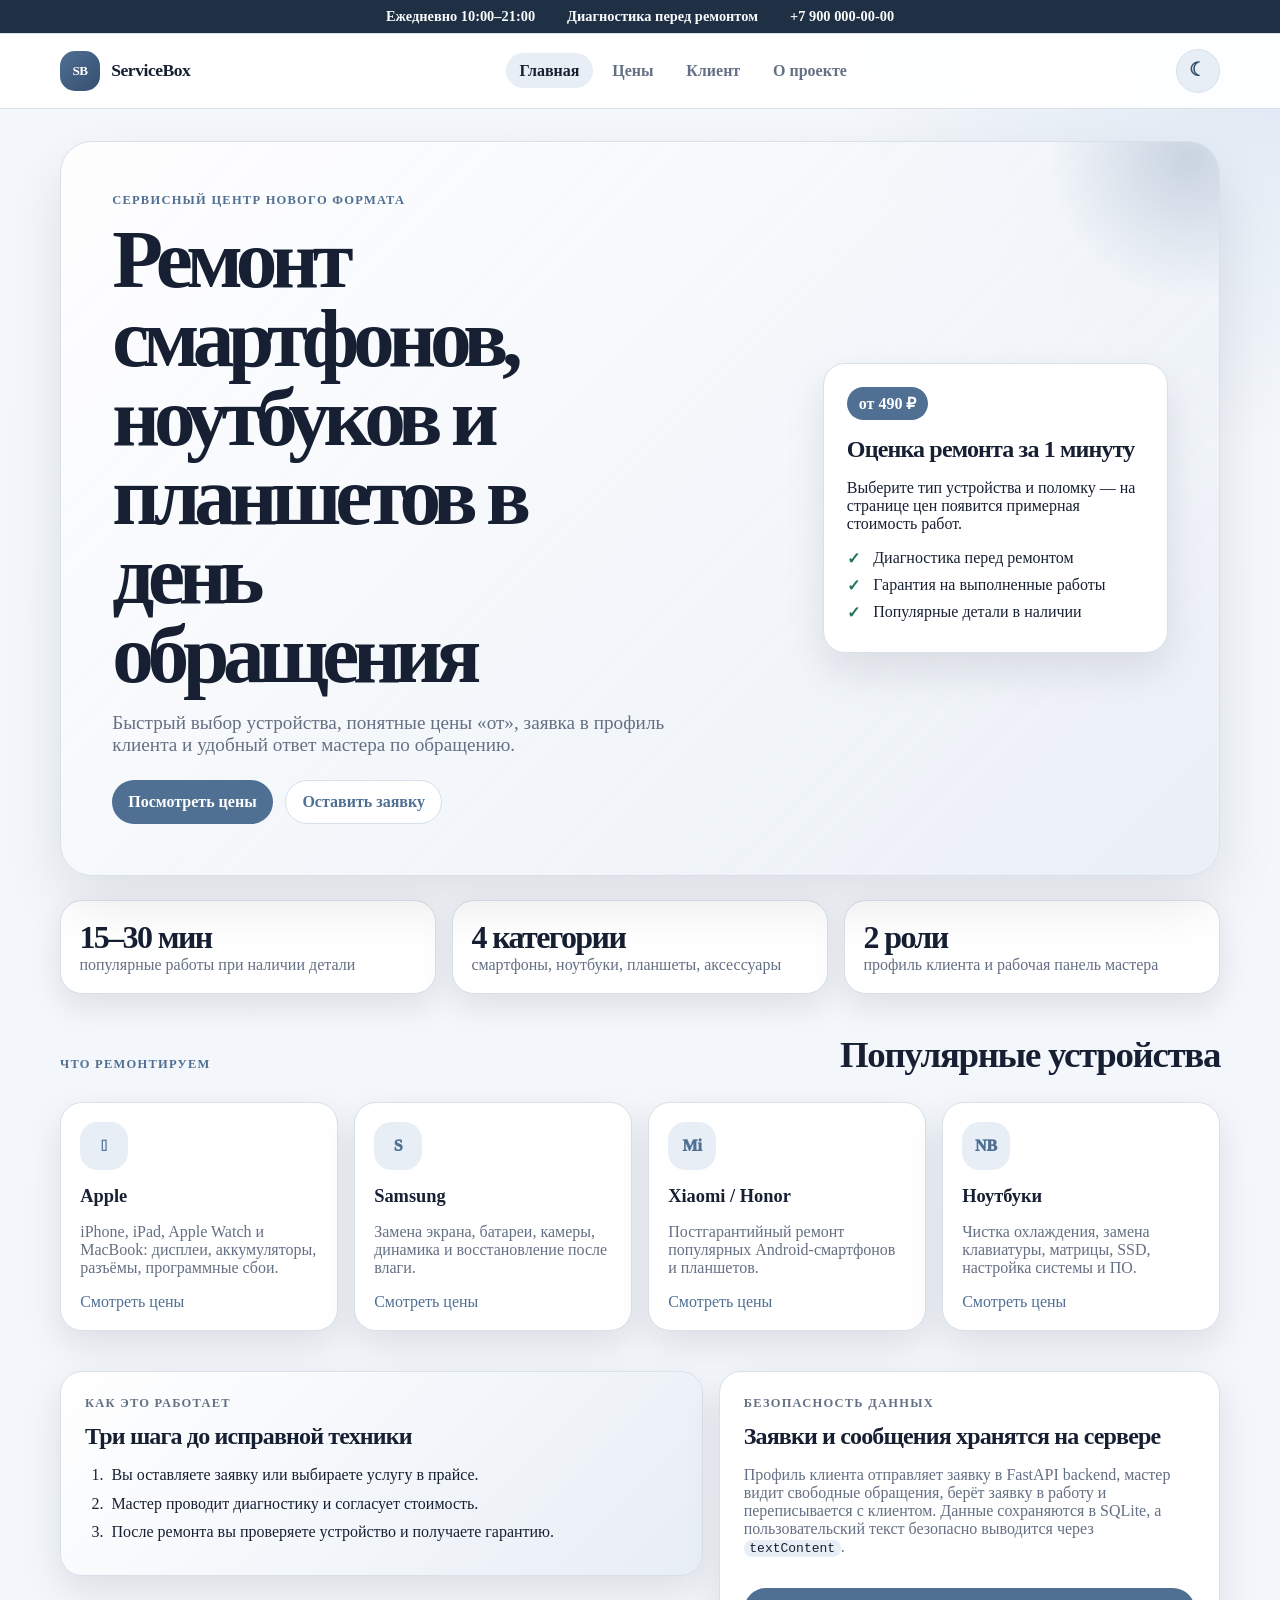
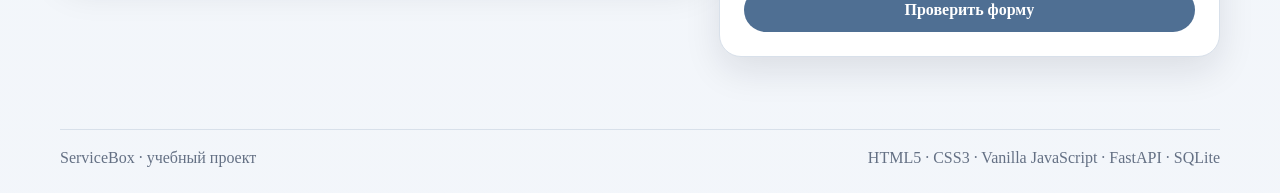
==== frontend/index.html @ bad6e77a "test-start" ====
<!DOCTYPE html>
<html lang="ru">
  <head>
    <meta charset="UTF-8" />
    <meta name="viewport" content="width=device-width, initial-scale=1" />
    <meta name="description" content="ServiceBox — учебный сервисный центр с frontend, FastAPI backend и SQLite для заявок на ремонт техники." />
    <title>ServiceBox — ремонт техники за 1 день</title>
    <link rel="stylesheet" href="css/styles.css" />
  </head>
  <body>
    <header class="site-header">
      <div class="top-strip" aria-label="Краткая информация о сервисе">
        <span>Ежедневно 10:00–21:00</span>
        <span>Диагностика перед ремонтом</span>
        <a href="tel:+79000000000">+7 900 000-00-00</a>
      </div>
      <div class="site-header__inner">
        <a class="brand" href="index.html" aria-label="ServiceBox — главная страница">
          <span class="brand__logo" aria-hidden="true">SB</span>
          <span class="brand__text">ServiceBox</span>
        </a>
        <nav class="nav" aria-label="Основная навигация">
          <a href="index.html">Главная</a>
          <a href="services.html">Цены</a>
          <a href="client.html">Клиент</a>
          <a href="master.html" data-master-link>Мастер</a>
          <a href="about.html">О проекте</a>
        </nav>
        <button type="button" class="theme-toggle" id="theme-toggle" aria-label="Переключить тему" title="Переключить тему">◐</button>
      </div>
    </header>

    <main>
      <section class="hero hero--home">
        <div class="hero__content">
          <p class="eyebrow">Сервисный центр нового формата</p>
          <h1>Ремонт смартфонов, ноутбуков и планшетов в день обращения</h1>
          <p class="lead">
            Быстрый выбор устройства, понятные цены «от», заявка в профиль клиента и удобный ответ мастера по обращению.
          </p>
          <div class="hero__actions">
            <a class="button" href="services.html">Посмотреть цены</a>
            <a class="button button--ghost" href="client.html">Оставить заявку</a>
          </div>
        </div>

        <article class="quick-card" aria-label="Краткое предложение">
          <div class="quick-card__badge">от 490 ₽</div>
          <h2>Оценка ремонта за 1 минуту</h2>
          <p>Выберите тип устройства и поломку — на странице цен появится примерная стоимость работ.</p>
          <ul class="mini-list">
            <li>Диагностика перед ремонтом</li>
            <li>Гарантия на выполненные работы</li>
            <li>Популярные детали в наличии</li>
          </ul>
        </article>
      </section>

      <section class="stats" aria-label="Преимущества сервиса">
        <article>
          <strong>15–30 мин</strong>
          <span>популярные работы при наличии детали</span>
        </article>
        <article>
          <strong>4 категории</strong>
          <span>смартфоны, ноутбуки, планшеты, аксессуары</span>
        </article>
        <article>
          <strong>2 роли</strong>
          <span>профиль клиента и рабочая панель мастера</span>
        </article>
      </section>

      <section class="section">
        <div class="section__head">
          <p class="eyebrow">Что ремонтируем</p>
          <h2>Популярные устройства</h2>
        </div>
        <div class="device-grid">
          <article class="device-card">
            <span class="device-card__icon" aria-hidden="true"></span>
            <h3>Apple</h3>
            <p>iPhone, iPad, Apple Watch и MacBook: дисплеи, аккумуляторы, разъёмы, программные сбои.</p>
            <a href="services.html#price">Смотреть цены</a>
          </article>
          <article class="device-card">
            <span class="device-card__icon" aria-hidden="true">S</span>
            <h3>Samsung</h3>
            <p>Замена экрана, батареи, камеры, динамика и восстановление после влаги.</p>
            <a href="services.html#price">Смотреть цены</a>
          </article>
          <article class="device-card">
            <span class="device-card__icon" aria-hidden="true">Mi</span>
            <h3>Xiaomi / Honor</h3>
            <p>Постгарантийный ремонт популярных Android-смартфонов и планшетов.</p>
            <a href="services.html#price">Смотреть цены</a>
          </article>
          <article class="device-card">
            <span class="device-card__icon" aria-hidden="true">NB</span>
            <h3>Ноутбуки</h3>
            <p>Чистка охлаждения, замена клавиатуры, матрицы, SSD, настройка системы и ПО.</p>
            <a href="services.html#price">Смотреть цены</a>
          </article>
        </div>
      </section>

      <section class="section split-section">
        <article class="card accent-card">
          <p class="eyebrow">Как это работает</p>
          <h2>Три шага до исправной техники</h2>
          <ol class="steps">
            <li>Вы оставляете заявку или выбираете услугу в прайсе.</li>
            <li>Мастер проводит диагностику и согласует стоимость.</li>
            <li>После ремонта вы проверяете устройство и получаете гарантию.</li>
          </ol>
        </article>
        <article class="card">
          <p class="eyebrow">Безопасность данных</p>
          <h2>Заявки и сообщения хранятся на сервере</h2>
          <p>
            Профиль клиента отправляет заявку в FastAPI backend, мастер видит свободные обращения,
            берёт заявку в работу и переписывается с клиентом. Данные сохраняются в SQLite, а пользовательский текст безопасно выводится через <code>textContent</code>.
          </p>
          <a class="button button--wide" href="client.html">Проверить форму</a>
        </article>
      </section>
    </main>

    <footer class="site-footer">
      <span>ServiceBox · учебный проект</span>
      <span>HTML5 · CSS3 · Vanilla JavaScript · FastAPI · SQLite</span>
    </footer>
    <script src="js/app.js" defer></script>
  </body>
</html>
---- frontend/css/styles.css ----
:root {
  color-scheme: light;
  --bg: #f4f7fb;
  --surface: #ffffff;
  --surface-strong: #e8eef6;
  --text: #172033;
  --muted: #647084;
  --accent: #4f6f93;
  --accent-strong: #354f70;
  --accent-soft: #dce7f3;
  --border: #d8e0ea;
  --success: #24745a;
  --danger: #a34545;
  --strip-bg: #203044;
  --strip-text: #f8fafc;
  --shadow: rgba(18, 24, 35, 0.1);
  --radius: 22px;
  --container: 1160px;
}

[data-theme="dark"] {
  color-scheme: dark;
  --bg: #101722;
  --surface: #182231;
  --surface-strong: #233247;
  --text: #eef4fb;
  --muted: #aebbc9;
  --accent: #8fb3d9;
  --accent-strong: #b8d2ee;
  --accent-soft: #1f3045;
  --border: #2e4057;
  --success: #72d6ad;
  --danger: #f0a5a5;
  --strip-bg: #0c131d;
  --strip-text: #eef4fb;
  --shadow: rgba(0, 0, 0, 0.35);
}

* {
  box-sizing: border-box;
}

html {
  scroll-behavior: smooth;
}

body {
  margin: 0;
  min-height: 100vh;
  display: flex;
  flex-direction: column;
  font-family: "Segoe UI", system-ui, -apple-system, BlinkMacSystemFont, sans-serif;
  background:
    radial-gradient(circle at top right, var(--accent-soft), transparent 28rem),
    linear-gradient(180deg, var(--bg), color-mix(in srgb, var(--bg) 88%, var(--surface-strong)));
  color: var(--text);
  line-height: 1.6;
}

body,
button,
input,
select,
textarea {
  font: inherit;
}

button,
input,
select,
textarea {
  color: inherit;
}

a {
  color: var(--accent);
  text-decoration: none;
}

a:hover,
a:focus-visible {
  color: var(--accent-strong);
  text-decoration: underline;
}

code {
  padding: 0.08rem 0.35rem;
  border-radius: 8px;
  background: var(--surface-strong);
  color: var(--text);
}

main {
  width: min(100% - 2rem, var(--container));
  margin: 0 auto;
  flex: 1;
}

.site-header {
  position: sticky;
  top: 0;
  z-index: 10;
  border-bottom: 1px solid var(--border);
  background: color-mix(in srgb, var(--surface) 93%, transparent);
  backdrop-filter: blur(16px);
}

.top-strip {
  border-bottom: 1px solid var(--border);
  background: var(--strip-bg);
  color: var(--strip-text);
  min-height: 2.1rem;
  display: flex;
  align-items: center;
  justify-content: center;
  gap: clamp(0.75rem, 3vw, 2rem);
  padding: 0.35rem 1rem;
  font-size: 0.9rem;
  font-weight: 700;
}

.top-strip a {
  color: var(--strip-text);
}

.site-header__inner {
  width: min(100% - 2rem, var(--container));
  margin: 0 auto;
  min-height: 74px;
  display: flex;
  align-items: center;
  gap: 1rem;
  justify-content: space-between;
  padding: 0.75rem 0;
}

.brand {
  display: inline-flex;
  align-items: center;
  gap: 0.7rem;
  color: var(--text);
  font-weight: 900;
  letter-spacing: -0.03em;
  white-space: nowrap;
}

.brand:hover,
.brand:focus-visible {
  text-decoration: none;
}

.brand__logo {
  width: 2.5rem;
  height: 2.5rem;
  border-radius: 15px;
  display: grid;
  place-items: center;
  background: linear-gradient(135deg, var(--accent), var(--accent-strong));
  color: white;
  font-size: 0.82rem;
  box-shadow: none;
}

.brand__text {
  font-size: 1.1rem;
}

.nav {
  display: flex;
  align-items: center;
  gap: 0.35rem;
  flex-wrap: wrap;
  justify-content: center;
}

.nav a {
  color: var(--muted);
  border-radius: 999px;
  padding: 0.55rem 0.85rem;
  font-weight: 750;
}

.nav a:hover,
.nav a:focus-visible,
.nav a[aria-current="page"] {
  color: var(--text);
  background: var(--surface-strong);
  text-decoration: none;
}

.theme-toggle,
button,
.button {
  border: 0;
  border-radius: 999px;
  padding: 0.72rem 1rem;
  display: inline-flex;
  align-items: center;
  justify-content: center;
  gap: 0.45rem;
  min-height: 2.75rem;
  font-weight: 850;
  background: var(--accent);
  color: #ffffff;
  cursor: pointer;
  box-shadow: none;
  transition: background 0.18s ease, border-color 0.18s ease, color 0.18s ease;
}

.theme-toggle {
  width: 2.75rem;
  min-width: 2.75rem;
  padding: 0;
  font-size: 1.18rem;
  line-height: 1;
  background: var(--surface-strong);
  color: var(--accent-strong);
  border: 1px solid var(--border);
  box-shadow: none;
}

.theme-toggle:hover,
.theme-toggle:focus-visible {
  background: var(--accent);
  color: #ffffff;
}

button:hover,
.button:hover,
button:focus-visible,
.button:focus-visible {
  background: var(--accent-strong);
  color: #ffffff;
  text-decoration: none;
}

.button--ghost {
  background: var(--surface);
  color: var(--accent);
  border: 1px solid var(--border);
  box-shadow: none;
}

.button--ghost:hover,
.button--ghost:focus-visible {
  background: var(--surface-strong);
  color: var(--accent-strong);
}

.button--wide {
  width: 100%;
  margin-top: 1rem;
}

.hero {
  margin: 2rem 0 1.5rem;
  padding: clamp(1.3rem, 4vw, 3.2rem);
  border: 1px solid var(--border);
  border-radius: calc(var(--radius) + 10px);
  background:
    linear-gradient(135deg, color-mix(in srgb, var(--surface) 94%, transparent), color-mix(in srgb, var(--surface-strong) 78%, transparent));
  box-shadow: 0 24px 60px var(--shadow);
  overflow: hidden;
  position: relative;
}

.hero::after {
  content: "";
  position: absolute;
  right: -7rem;
  top: -8rem;
  width: 18rem;
  height: 18rem;
  border-radius: 50%;
  background: radial-gradient(circle, color-mix(in srgb, var(--accent) 24%, transparent), transparent 68%);
  pointer-events: none;
}

.hero--home {
  display: grid;
  grid-template-columns: minmax(0, 1.4fr) minmax(280px, 0.72fr);
  align-items: center;
  gap: clamp(1.2rem, 4vw, 2.6rem);
}

.hero--compact {
  max-width: 940px;
}

.hero__content,
.quick-card {
  position: relative;
  z-index: 1;
}

.hero h1 {
  margin: 0;
  max-width: 12ch;
  font-size: clamp(2.25rem, 7vw, 5.2rem);
  line-height: 0.95;
  letter-spacing: -0.075em;
}

.hero--compact h1 {
  max-width: 14ch;
  font-size: clamp(2rem, 5vw, 3.6rem);
  line-height: 1;
}

.lead {
  margin: 1.1rem 0 0;
  max-width: 62ch;
  color: var(--muted);
  font-size: clamp(1.03rem, 2vw, 1.2rem);
}

.eyebrow {
  margin: 0 0 0.75rem;
  color: var(--accent);
  font-weight: 900;
  text-transform: uppercase;
  letter-spacing: 0.1em;
  font-size: 0.78rem;
}

.hero__actions,
.form-actions {
  margin-top: 1.5rem;
  display: flex;
  gap: 0.8rem;
  flex-wrap: wrap;
}

.quick-card {
  border-radius: var(--radius);
  padding: 1.4rem;
  background: var(--surface);
  border: 1px solid var(--border);
  box-shadow: 0 18px 40px var(--shadow);
}

.quick-card__badge {
  display: inline-flex;
  align-items: center;
  justify-content: center;
  border-radius: 999px;
  padding: 0.45rem 0.75rem;
  background: var(--accent);
  color: white;
  font-weight: 900;
  margin-bottom: 1rem;
}

.quick-card h2,
.card h2,
.section__head h2,
.result-card h2 {
  margin: 0 0 0.6rem;
  line-height: 1.12;
  letter-spacing: -0.035em;
}

.mini-list,
.check-list {
  padding: 0;
  margin: 1rem 0 0;
  list-style: none;
}

.mini-list li,
.check-list li {
  position: relative;
  padding-left: 1.65rem;
  margin: 0.55rem 0;
}

.mini-list li::before,
.check-list li::before {
  content: "✓";
  position: absolute;
  left: 0;
  top: 0;
  color: var(--success);
  font-weight: 900;
}

.stats {
  display: grid;
  grid-template-columns: repeat(3, 1fr);
  gap: 1rem;
  margin: 1.5rem 0 2.4rem;
}

.stats article {
  padding: 1.15rem;
  border-radius: var(--radius);
  border: 1px solid var(--border);
  background: var(--surface);
  box-shadow: 0 12px 32px var(--shadow);
}

.stats strong {
  display: block;
  font-size: clamp(1.45rem, 3vw, 2rem);
  letter-spacing: -0.05em;
}

.stats span {
  color: var(--muted);
}

.section {
  margin: 2.5rem 0;
}

.section__head {
  display: flex;
  align-items: end;
  justify-content: space-between;
  gap: 1rem;
  margin-bottom: 1.1rem;
}

.section__head h2 {
  font-size: clamp(1.55rem, 3.4vw, 2.3rem);
}

.device-grid,
.card-grid {
  display: grid;
  grid-template-columns: repeat(4, 1fr);
  gap: 1rem;
}

.card-grid--three {
  grid-template-columns: repeat(3, 1fr);
}

.device-card,
.card {
  border: 1px solid var(--border);
  border-radius: var(--radius);
  background: var(--surface);
  box-shadow: 0 14px 36px var(--shadow);
}

.device-card {
  padding: 1.2rem;
  min-height: 100%;
  transition: transform 0.18s ease, border-color 0.18s ease;
}

.device-card:hover {
  transform: translateY(-3px);
  border-color: color-mix(in srgb, var(--accent) 45%, var(--border));
}

.device-card__icon {
  width: 3rem;
  height: 3rem;
  display: grid;
  place-items: center;
  border-radius: 1.1rem;
  background: var(--surface-strong);
  color: var(--accent);
  font-weight: 950;
  margin-bottom: 1rem;
}

.device-card h3,
.feature-card h3 {
  margin: 0 0 0.45rem;
  font-size: 1.15rem;
}

.device-card p,
.card p,
.feature-card p {
  color: var(--muted);
}

.card {
  padding: clamp(1.1rem, 3vw, 1.5rem);
}

.accent-card {
  background: linear-gradient(135deg, var(--surface), var(--surface-strong));
}

.split-section,
.estimate-layout,
.form-layout {
  display: grid;
  grid-template-columns: minmax(0, 1fr) minmax(280px, 0.78fr);
  gap: 1rem;
  align-items: start;
}

.steps {
  margin: 1rem 0 0;
  padding-left: 1.4rem;
}

.steps li {
  margin: 0.65rem 0;
  padding-left: 0.25rem;
}

.table-wrap {
  overflow-x: auto;
  border: 1px solid var(--border);
  border-radius: var(--radius);
  background: var(--surface);
  box-shadow: 0 14px 36px var(--shadow);
}

table {
  width: 100%;
  border-collapse: collapse;
  min-width: 720px;
}

th,
td {
  padding: 1rem;
  text-align: left;
  border-bottom: 1px solid var(--border);
  vertical-align: top;
}

th {
  color: var(--text);
  background: var(--surface-strong);
}

tr:last-child td {
  border-bottom: 0;
}

.estimate-form,
#draft-form {
  display: grid;
  gap: 0.8rem;
}

label {
  font-weight: 850;
}

input,
select,
textarea {
  width: 100%;
  border: 1px solid var(--border);
  border-radius: 16px;
  background: var(--bg);
  padding: 0.85rem 0.95rem;
  outline: none;
}

input:focus,
select:focus,
textarea:focus {
  border-color: var(--accent);
  box-shadow: 0 0 0 2px color-mix(in srgb, var(--accent) 12%, transparent);
}

textarea {
  min-height: 9rem;
  resize: vertical;
}

.result-card {
  position: sticky;
  top: 8.5rem;
}

.result-card h2 {
  font-size: clamp(2rem, 5vw, 3.1rem);
  color: var(--accent);
}

.preview-list {
  margin: 1rem 0 0;
}

.preview-list div {
  display: grid;
  grid-template-columns: 8rem 1fr;
  gap: 0.8rem;
  padding: 0.75rem 0;
  border-bottom: 1px solid var(--border);
}

.preview-list div:last-child {
  border-bottom: 0;
}

.preview-list dt {
  color: var(--muted);
  font-weight: 800;
}

.preview-list dd {
  margin: 0;
  overflow-wrap: anywhere;
}

.note,
.draft-status {
  border-radius: 16px;
  padding: 0.85rem;
  background: var(--surface-strong);
}

.draft-status {
  min-height: 3rem;
  margin-bottom: 0;
  color: var(--muted);
}

.draft-status.is-ok {
  color: var(--success);
}

.draft-status.is-error {
  color: var(--danger);
}

.tag-list {
  display: flex;
  flex-wrap: wrap;
  gap: 0.6rem;
  margin: 1rem 0;
}

.tag-list span {
  border-radius: 999px;
  padding: 0.45rem 0.75rem;
  background: var(--surface-strong);
  color: var(--text);
  font-weight: 850;
}

.site-footer {
  width: min(100% - 2rem, var(--container));
  margin: 2rem auto 0;
  padding: 1.2rem 0 1.6rem;
  color: var(--muted);
  border-top: 1px solid var(--border);
  display: flex;
  justify-content: space-between;
  gap: 1rem;
  flex-wrap: wrap;
}

@media (min-width: 1180px) {
  .hero--home {
    min-height: 530px;
  }
}

@media (max-width: 980px) {
  .site-header__inner {
    align-items: flex-start;
    flex-wrap: wrap;
  }

  .theme-toggle {
    margin-left: auto;
  }

  .nav {
    order: 3;
    width: 100%;
    justify-content: flex-start;
  }

  .hero--home,
  .split-section,
  .estimate-layout,
  .form-layout {
    grid-template-columns: 1fr;
  }

  .device-grid,
  .card-grid,
  .card-grid--three,
  .stats {
    grid-template-columns: repeat(2, 1fr);
  }

  .result-card {
    position: static;
  }
}

@media (max-width: 640px) {
  main,
  .site-header__inner,
  .site-footer {
    width: min(100% - 1rem, var(--container));
  }

  .top-strip {
    display: none;
  }

  .brand__text {
    font-size: 1rem;
  }

  .theme-toggle,
  .button,
  button {
    width: 100%;
  }

  .nav a {
    padding: 0.5rem 0.7rem;
  }

  .hero {
    margin-top: 1rem;
    padding: 1.15rem;
  }

  .hero h1,
  .hero--compact h1 {
    max-width: 100%;
    letter-spacing: -0.05em;
  }

  .hero__actions,
  .form-actions {
    display: grid;
  }

  .device-grid,
  .card-grid,
  .card-grid--three,
  .stats {
    grid-template-columns: 1fr;
  }

  .section__head {
    display: block;
  }

  .preview-list div {
    grid-template-columns: 1fr;
    gap: 0.2rem;
  }
}

@media (orientation: portrait) {
  .hero {
    border-radius: 22px;
  }

  .device-card__icon {
    width: 2.75rem;
    height: 2.75rem;
  }
}

@media (orientation: landscape) and (max-height: 520px) {
  .top-strip {
    display: none;
  }

  .site-header__inner {
    min-height: 58px;
    padding: 0.45rem 0;
  }

  .hero {
    padding: 1rem 1.2rem;
    margin: 1rem 0;
  }

  .hero h1,
  .hero--compact h1 {
    font-size: 2rem;
    line-height: 1.05;
  }

  .lead {
    font-size: 0.98rem;
  }
}

.profile-layout {
  display: grid;
  grid-template-columns: minmax(0, 1.08fr) minmax(300px, 0.72fr);
  gap: 1rem;
  align-items: start;
}

.profile-head {
  display: flex;
  align-items: center;
  gap: 0.9rem;
  margin-bottom: 1rem;
}

.profile-head .eyebrow {
  margin-bottom: 0.25rem;
}

.avatar {
  width: 3.35rem;
  height: 3.35rem;
  border-radius: 1.2rem;
  display: grid;
  place-items: center;
  flex: 0 0 auto;
  background: var(--accent);
  color: #ffffff;
  font-weight: 950;
  font-size: 1.25rem;
  box-shadow: none;
}

.avatar--master {
  background: var(--surface-strong);
  color: var(--accent-strong);
  border: 1px solid var(--border);
}

#client-request-form {
  display: grid;
  gap: 0.8rem;
}

.field-hint {
  margin: -0.35rem 0 0.35rem;
  color: var(--muted);
  font-size: 0.93rem;
}

.request-board {
  display: grid;
  gap: 1rem;
}

.request-card,
.empty-state {
  border: 1px solid var(--border);
  border-radius: var(--radius);
  background: var(--surface);
  box-shadow: 0 14px 32px var(--shadow);
  padding: 1rem;
}

.request-card__top {
  display: flex;
  align-items: flex-start;
  justify-content: space-between;
  gap: 1rem;
  margin-bottom: 0.8rem;
}

.request-card h3 {
  margin: 0;
  line-height: 1.15;
  letter-spacing: -0.035em;
  overflow-wrap: anywhere;
}

.status-pill {
  display: inline-flex;
  align-items: center;
  justify-content: center;
  border-radius: 999px;
  padding: 0.4rem 0.7rem;
  background: var(--surface-strong);
  color: var(--muted);
  font-weight: 900;
  font-size: 0.82rem;
  white-space: nowrap;
}

.status-pill--in_progress,
.status-pill--accepted {
  background: color-mix(in srgb, var(--success) 16%, var(--surface));
  color: var(--success);
}

.status-pill--open,
.status-pill--message {
  background: color-mix(in srgb, var(--accent) 15%, var(--surface));
  color: var(--accent-strong);
}

.request-meta {
  display: grid;
  grid-template-columns: repeat(2, minmax(0, 1fr));
  gap: 0.6rem;
}

.request-meta__item {
  border-radius: 14px;
  background: var(--bg);
  border: 1px solid var(--border);
  padding: 0.7rem;
}

.request-meta__label {
  display: block;
  color: var(--muted);
  font-size: 0.82rem;
  font-weight: 800;
  margin-bottom: 0.15rem;
}

.request-meta__value {
  display: block;
  overflow-wrap: anywhere;
}

.request-comment {
  margin: 0.9rem 0 0;
  padding: 0.85rem;
  border-radius: 16px;
  background: var(--surface-strong);
  color: var(--text) !important;
  overflow-wrap: anywhere;
}

.master-message {
  margin-top: 0.9rem;
  padding: 0.9rem;
  border-radius: 16px;
  background: color-mix(in srgb, var(--success) 12%, var(--surface));
  border: 1px solid color-mix(in srgb, var(--success) 22%, var(--border));
}

.master-message p {
  margin: 0.45rem 0;
  color: var(--text);
  overflow-wrap: anywhere;
}

.master-message span {
  color: var(--muted);
  font-weight: 800;
}

.request-actions {
  margin-top: 1rem;
  display: flex;
  flex-wrap: wrap;
  gap: 0.7rem;
}

.empty-state {
  color: var(--muted);
}

.empty-state strong {
  display: block;
  color: var(--text);
  margin-bottom: 0.25rem;
}

@media (max-width: 980px) {
  .profile-layout {
    grid-template-columns: 1fr;
  }
}

@media (max-width: 640px) {
  .request-card__top,
  .profile-head {
    align-items: stretch;
    flex-direction: column;
  }

  .status-pill {
    align-self: flex-start;
  }

  .request-meta {
    grid-template-columns: 1fr;
  }

  .request-actions {
    display: grid;
  }
}


input[type="datetime-local"] {
  cursor: pointer;
}

@media (max-width: 640px) {
  .theme-toggle {
    width: 2.75rem;
    min-width: 2.75rem;
    justify-self: end;
  }
}


[hidden] {
  display: none !important;
}

.visually-hidden {
  position: absolute;
  width: 1px;
  height: 1px;
  padding: 0;
  margin: -1px;
  overflow: hidden;
  clip: rect(0 0 0 0);
  white-space: nowrap;
  border: 0;
}

.inline-profile-form {
  display: grid;
  grid-template-columns: minmax(160px, 1fr) minmax(180px, 1fr) auto;
  gap: 0.8rem;
  align-items: end;
}

.inline-profile-form label {
  display: grid;
  gap: 0.35rem;
}

.inline-profile-form label input {
  margin-top: 0.35rem;
}

.profile-summary {
  margin-top: 1rem;
  display: flex;
  align-items: center;
  flex-wrap: wrap;
  gap: 0.7rem;
}

.profile-chip {
  display: inline-flex;
  align-items: center;
  border-radius: 999px;
  padding: 0.38rem 0.7rem;
  background: var(--surface-strong);
  color: var(--muted);
  font-weight: 900;
  font-size: 0.82rem;
}

.profile-head--between {
  justify-content: space-between;
  align-items: flex-start;
}

.profile-head__main {
  display: flex;
  align-items: center;
  gap: 0.9rem;
}

.message-thread {
  margin-top: 0.9rem;
  padding: 0.9rem;
  border: 1px solid var(--border);
  border-radius: 18px;
  background: var(--surface-strong);
}

.message-thread__title {
  display: block;
  margin-bottom: 0.7rem;
}

.thread-message {
  border: 1px solid var(--border);
  border-radius: 16px;
  padding: 0.75rem;
  background: var(--surface);
}

.thread-message + .thread-message {
  margin-top: 0.65rem;
}

.thread-message--client {
  border-color: color-mix(in srgb, var(--accent) 28%, var(--border));
}

.thread-message--master {
  border-color: color-mix(in srgb, var(--success) 28%, var(--border));
}

.thread-message__author,
.thread-message__time {
  display: block;
  color: var(--muted);
  font-weight: 850;
  font-size: 0.82rem;
}

.thread-message p {
  margin: 0.35rem 0;
  color: var(--text);
  overflow-wrap: anywhere;
}

.reply-box,
.client-reply-box {
  margin-top: 0.9rem;
  display: grid;
  gap: 0.65rem;
}

.reply-box textarea,
.client-reply-box textarea {
  min-height: 6rem;
}

.status-pill--client-reply {
  background: color-mix(in srgb, var(--accent) 15%, var(--surface));
  color: var(--accent-strong);
}

.status-pill--done {
  background: color-mix(in srgb, var(--success) 18%, var(--surface));
  color: var(--success);
}


.master-toolbar {
  display: flex;
  justify-content: space-between;
  align-items: flex-start;
  gap: 1rem;
  margin-bottom: 1rem;
}

.master-board-layout {
  display: grid;
  grid-template-columns: minmax(0, 1fr) minmax(0, 1fr);
  gap: 1rem;
  align-items: start;
}

.note--inline {
  display: inline-flex;
  margin: 0.25rem 0 0;
  padding: 0.45rem 0.7rem;
  border: 1px solid var(--border);
  font-weight: 850;
}

.master-reply-box {
  border-top: 1px solid var(--border);
  padding-top: 0.9rem;
}

@media (max-width: 980px) {
  .master-board-layout {
    grid-template-columns: 1fr;
  }
}

@media (max-width: 640px) {
  .master-toolbar {
    flex-direction: column;
  }
}

@media (max-width: 860px) {
  .inline-profile-form {
    grid-template-columns: 1fr;
  }

  .profile-head--between,
  .profile-head__main {
    flex-direction: column;
    align-items: flex-start;
  }
}

/* Профильная форма оставлена простой, чтобы разметка читалась предсказуемо на всех ширинах. */
.inline-profile-form {
  grid-template-columns: 1fr;
  max-width: 720px;
}
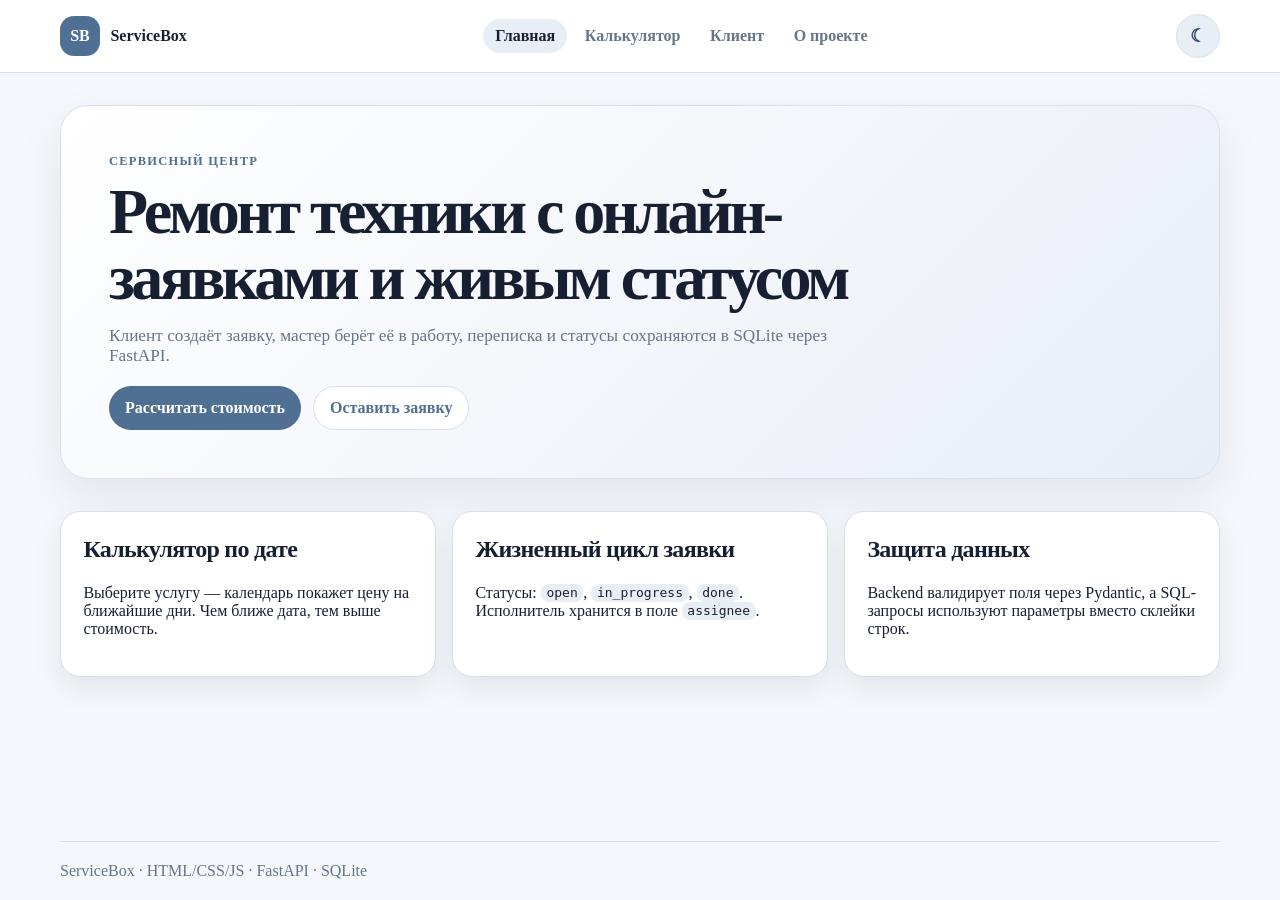
==== commit f2c2dfa4: "validating improve" ====
--- a/frontend/index.html
+++ b/frontend/index.html
@@ -1,135 +1,55 @@
 <!DOCTYPE html>
 <html lang="ru">
-  <head>
-    <meta charset="UTF-8" />
-    <meta name="viewport" content="width=device-width, initial-scale=1" />
-    <meta name="description" content="ServiceBox — учебный сервисный центр с frontend, FastAPI backend и SQLite для заявок на ремонт техники." />
-    <title>ServiceBox — ремонт техники за 1 день</title>
-    <link rel="stylesheet" href="css/styles.css" />
-  </head>
-  <body>
-    <header class="site-header">
-      <div class="top-strip" aria-label="Краткая информация о сервисе">
-        <span>Ежедневно 10:00–21:00</span>
-        <span>Диагностика перед ремонтом</span>
-        <a href="tel:+79000000000">+7 900 000-00-00</a>
+<head>
+  <meta charset="UTF-8" />
+  <meta name="viewport" content="width=device-width, initial-scale=1" />
+  <meta name="description" content="ServiceBox — сервисный центр с FastAPI backend, SQLite и понятным калькулятором записи." />
+  <title>ServiceBox — ремонт техники</title>
+  <link rel="stylesheet" href="css/styles.css" />
+</head>
+<body>
+  <header class="site-header">
+    <div class="site-header__inner">
+      <a class="brand" href="index.html"><span class="brand__logo">SB</span><span>ServiceBox</span></a>
+      <nav class="nav" aria-label="Основная навигация">
+        <a href="index.html">Главная</a>
+        <a href="services.html">Калькулятор</a>
+        <a href="client.html">Клиент</a>
+        <a href="master.html" data-master-link>Мастер</a>
+        <a href="about.html">О проекте</a>
+      </nav>
+      <button type="button" class="theme-toggle" id="theme-toggle" aria-label="Переключить тему">◐</button>
+    </div>
+  </header>
+
+  <main>
+    <section class="hero">
+      <p class="eyebrow">Сервисный центр</p>
+      <h1>Ремонт техники с онлайн-заявками и живым статусом</h1>
+      <p class="lead">Клиент создаёт заявку, мастер берёт её в работу, переписка и статусы сохраняются в SQLite через FastAPI.</p>
+      <div class="actions">
+        <a class="button" href="services.html">Рассчитать стоимость</a>
+        <a class="button button--ghost" href="client.html">Оставить заявку</a>
       </div>
-      <div class="site-header__inner">
-        <a class="brand" href="index.html" aria-label="ServiceBox — главная страница">
-          <span class="brand__logo" aria-hidden="true">SB</span>
-          <span class="brand__text">ServiceBox</span>
-        </a>
-        <nav class="nav" aria-label="Основная навигация">
-          <a href="index.html">Главная</a>
-          <a href="services.html">Цены</a>
-          <a href="client.html">Клиент</a>
-          <a href="master.html" data-master-link>Мастер</a>
-          <a href="about.html">О проекте</a>
-        </nav>
-        <button type="button" class="theme-toggle" id="theme-toggle" aria-label="Переключить тему" title="Переключить тему">◐</button>
-      </div>
-    </header>
+    </section>
 
-    <main>
-      <section class="hero hero--home">
-        <div class="hero__content">
-          <p class="eyebrow">Сервисный центр нового формата</p>
-          <h1>Ремонт смартфонов, ноутбуков и планшетов в день обращения</h1>
-          <p class="lead">
-            Быстрый выбор устройства, понятные цены «от», заявка в профиль клиента и удобный ответ мастера по обращению.
-          </p>
-          <div class="hero__actions">
-            <a class="button" href="services.html">Посмотреть цены</a>
-            <a class="button button--ghost" href="client.html">Оставить заявку</a>
-          </div>
-        </div>
+    <section class="grid grid--three section">
+      <article class="card">
+        <h2>Калькулятор по дате</h2>
+        <p>Выберите услугу — календарь покажет цену на ближайшие дни. Чем ближе дата, тем выше стоимость.</p>
+      </article>
+      <article class="card">
+        <h2>Жизненный цикл заявки</h2>
+        <p>Статусы: <code>open</code>, <code>in_progress</code>, <code>done</code>. Исполнитель хранится в поле <code>assignee</code>.</p>
+      </article>
+      <article class="card">
+        <h2>Защита данных</h2>
+        <p>Backend валидирует поля через Pydantic, а SQL-запросы используют параметры вместо склейки строк.</p>
+      </article>
+    </section>
+  </main>
 
-        <article class="quick-card" aria-label="Краткое предложение">
-          <div class="quick-card__badge">от 490 ₽</div>
-          <h2>Оценка ремонта за 1 минуту</h2>
-          <p>Выберите тип устройства и поломку — на странице цен появится примерная стоимость работ.</p>
-          <ul class="mini-list">
-            <li>Диагностика перед ремонтом</li>
-            <li>Гарантия на выполненные работы</li>
-            <li>Популярные детали в наличии</li>
-          </ul>
-        </article>
-      </section>
-
-      <section class="stats" aria-label="Преимущества сервиса">
-        <article>
-          <strong>15–30 мин</strong>
-          <span>популярные работы при наличии детали</span>
-        </article>
-        <article>
-          <strong>4 категории</strong>
-          <span>смартфоны, ноутбуки, планшеты, аксессуары</span>
-        </article>
-        <article>
-          <strong>2 роли</strong>
-          <span>профиль клиента и рабочая панель мастера</span>
-        </article>
-      </section>
-
-      <section class="section">
-        <div class="section__head">
-          <p class="eyebrow">Что ремонтируем</p>
-          <h2>Популярные устройства</h2>
-        </div>
-        <div class="device-grid">
-          <article class="device-card">
-            <span class="device-card__icon" aria-hidden="true"></span>
-            <h3>Apple</h3>
-            <p>iPhone, iPad, Apple Watch и MacBook: дисплеи, аккумуляторы, разъёмы, программные сбои.</p>
-            <a href="services.html#price">Смотреть цены</a>
-          </article>
-          <article class="device-card">
-            <span class="device-card__icon" aria-hidden="true">S</span>
-            <h3>Samsung</h3>
-            <p>Замена экрана, батареи, камеры, динамика и восстановление после влаги.</p>
-            <a href="services.html#price">Смотреть цены</a>
-          </article>
-          <article class="device-card">
-            <span class="device-card__icon" aria-hidden="true">Mi</span>
-            <h3>Xiaomi / Honor</h3>
-            <p>Постгарантийный ремонт популярных Android-смартфонов и планшетов.</p>
-            <a href="services.html#price">Смотреть цены</a>
-          </article>
-          <article class="device-card">
-            <span class="device-card__icon" aria-hidden="true">NB</span>
-            <h3>Ноутбуки</h3>
-            <p>Чистка охлаждения, замена клавиатуры, матрицы, SSD, настройка системы и ПО.</p>
-            <a href="services.html#price">Смотреть цены</a>
-          </article>
-        </div>
-      </section>
-
-      <section class="section split-section">
-        <article class="card accent-card">
-          <p class="eyebrow">Как это работает</p>
-          <h2>Три шага до исправной техники</h2>
-          <ol class="steps">
-            <li>Вы оставляете заявку или выбираете услугу в прайсе.</li>
-            <li>Мастер проводит диагностику и согласует стоимость.</li>
-            <li>После ремонта вы проверяете устройство и получаете гарантию.</li>
-          </ol>
-        </article>
-        <article class="card">
-          <p class="eyebrow">Безопасность данных</p>
-          <h2>Заявки и сообщения хранятся на сервере</h2>
-          <p>
-            Профиль клиента отправляет заявку в FastAPI backend, мастер видит свободные обращения,
-            берёт заявку в работу и переписывается с клиентом. Данные сохраняются в SQLite, а пользовательский текст безопасно выводится через <code>textContent</code>.
-          </p>
-          <a class="button button--wide" href="client.html">Проверить форму</a>
-        </article>
-      </section>
-    </main>
-
-    <footer class="site-footer">
-      <span>ServiceBox · учебный проект</span>
-      <span>HTML5 · CSS3 · Vanilla JavaScript · FastAPI · SQLite</span>
-    </footer>
-    <script src="js/app.js" defer></script>
-  </body>
+  <footer class="site-footer">ServiceBox · HTML/CSS/JS · FastAPI · SQLite</footer>
+  <script src="js/app.js" defer></script>
+</body>
 </html>
--- a/frontend/css/styles.css
+++ b/frontend/css/styles.css
@@ -4,17 +4,14 @@
   --surface: #ffffff;
   --surface-strong: #e8eef6;
   --text: #172033;
-  --muted: #647084;
+  --muted: #66758a;
   --accent: #4f6f93;
   --accent-strong: #354f70;
-  --accent-soft: #dce7f3;
   --border: #d8e0ea;
   --success: #24745a;
   --danger: #a34545;
-  --strip-bg: #203044;
-  --strip-text: #f8fafc;
-  --shadow: rgba(18, 24, 35, 0.1);
-  --radius: 22px;
+  --shadow: rgba(23, 32, 51, 0.08);
+  --radius: 20px;
   --container: 1160px;
 }
 
@@ -27,1168 +24,129 @@
   --muted: #aebbc9;
   --accent: #8fb3d9;
   --accent-strong: #b8d2ee;
-  --accent-soft: #1f3045;
   --border: #2e4057;
   --success: #72d6ad;
   --danger: #f0a5a5;
-  --strip-bg: #0c131d;
-  --strip-text: #eef4fb;
-  --shadow: rgba(0, 0, 0, 0.35);
+  --shadow: rgba(0, 0, 0, 0.2);
 }
 
-* {
-  box-sizing: border-box;
-}
-
-html {
-  scroll-behavior: smooth;
-}
-
+* { box-sizing: border-box; }
+html { scroll-behavior: smooth; }
 body {
   margin: 0;
   min-height: 100vh;
   display: flex;
   flex-direction: column;
-  font-family: "Segoe UI", system-ui, -apple-system, BlinkMacSystemFont, sans-serif;
-  background:
-    radial-gradient(circle at top right, var(--accent-soft), transparent 28rem),
-    linear-gradient(180deg, var(--bg), color-mix(in srgb, var(--bg) 88%, var(--surface-strong)));
+  font-family: "Segoe UI", system-ui, sans-serif;
+  background: var(--bg);
   color: var(--text);
   line-height: 1.6;
 }
+body, button, input, select, textarea { font: inherit; }
+a { color: var(--accent); text-decoration: none; }
+a:hover { color: var(--accent-strong); text-decoration: underline; }
+code { border-radius: 8px; padding: 0.08rem 0.35rem; background: var(--surface-strong); }
+main { width: min(100% - 2rem, var(--container)); margin: 0 auto; flex: 1; }
 
-body,
-button,
-input,
-select,
-textarea {
-  font: inherit;
-}
+.site-header { position: sticky; top: 0; z-index: 10; border-bottom: 1px solid var(--border); background: color-mix(in srgb, var(--surface) 94%, transparent); backdrop-filter: blur(12px); }
+.site-header__inner { width: min(100% - 2rem, var(--container)); margin: 0 auto; min-height: 72px; display: flex; align-items: center; justify-content: space-between; gap: 1rem; padding: 0.75rem 0; }
+.brand { display: inline-flex; align-items: center; gap: 0.65rem; color: var(--text); font-weight: 900; }
+.brand:hover { text-decoration: none; }
+.brand__logo { width: 2.5rem; height: 2.5rem; border-radius: 14px; display: grid; place-items: center; background: var(--accent); color: #fff; }
+.nav { display: flex; align-items: center; justify-content: center; gap: 0.35rem; flex-wrap: wrap; }
+.nav a { color: var(--muted); border-radius: 999px; padding: 0.5rem 0.75rem; font-weight: 800; }
+.nav a:hover, .nav a[aria-current="page"] { color: var(--text); background: var(--surface-strong); text-decoration: none; }
+[hidden] { display: none !important; }
 
-button,
-input,
-select,
-textarea {
-  color: inherit;
-}
+button, .button { border: 0; border-radius: 999px; min-height: 2.75rem; padding: 0.72rem 1rem; display: inline-flex; align-items: center; justify-content: center; gap: 0.4rem; background: var(--accent); color: #fff; font-weight: 850; cursor: pointer; transition: background .18s ease, color .18s ease, border-color .18s ease; }
+button:hover, .button:hover { background: var(--accent-strong); color: #fff; text-decoration: none; }
+.button--ghost { background: var(--surface); color: var(--accent); border: 1px solid var(--border); }
+.button--ghost:hover { background: var(--surface-strong); color: var(--accent-strong); }
+.button--wide { width: 100%; margin-top: 1rem; }
+.theme-toggle { width: 2.75rem; min-width: 2.75rem; padding: 0; background: var(--surface-strong); color: var(--accent-strong); border: 1px solid var(--border); font-size: 1.15rem; }
+.theme-toggle:hover { background: var(--accent); color: #fff; }
 
-a {
-  color: var(--accent);
-  text-decoration: none;
-}
+.hero { margin: 2rem 0 1.5rem; padding: clamp(1.4rem, 4vw, 3rem); border: 1px solid var(--border); border-radius: calc(var(--radius) + 8px); background: linear-gradient(135deg, var(--surface), var(--surface-strong)); box-shadow: 0 18px 46px var(--shadow); }
+.hero--compact { max-width: 920px; }
+.hero h1 { margin: 0; max-width: 900px; font-size: clamp(2rem, 6vw, 4rem); line-height: 1.03; letter-spacing: -0.055em; }
+.lead { margin: 1rem 0 0; max-width: 760px; color: var(--muted); font-size: 1.08rem; }
+.eyebrow { margin: 0 0 .6rem; color: var(--accent); text-transform: uppercase; letter-spacing: .1em; font-weight: 900; font-size: .78rem; }
+.actions { display: flex; flex-wrap: wrap; gap: .75rem; margin-top: 1.25rem; }
+.section { margin: 2rem 0; }
+.section-head { display: flex; align-items: end; justify-content: space-between; gap: 1rem; margin-bottom: 1rem; }
 
-a:hover,
-a:focus-visible {
-  color: var(--accent-strong);
-  text-decoration: underline;
-}
+.grid { display: grid; gap: 1rem; }
+.grid--two { grid-template-columns: repeat(2, minmax(0, 1fr)); align-items: start; }
+.grid--three { grid-template-columns: repeat(3, minmax(0, 1fr)); }
+.card { border: 1px solid var(--border); border-radius: var(--radius); background: var(--surface); padding: clamp(1rem, 2.4vw, 1.4rem); box-shadow: 0 12px 30px var(--shadow); }
+.card h2, .card h3 { margin-top: 0; line-height: 1.2; letter-spacing: -0.03em; }
+.narrow-card { max-width: 680px; }
+.form-stack { display: grid; gap: .8rem; }
+label { font-weight: 850; }
+input, select, textarea { width: 100%; border: 1px solid var(--border); border-radius: 14px; background: var(--bg); color: var(--text); padding: .8rem .9rem; outline: none; }
+input:focus, select:focus, textarea:focus { border-color: var(--accent); box-shadow: 0 0 0 2px color-mix(in srgb, var(--accent) 12%, transparent); }
+input:invalid:not(:placeholder-shown), textarea:invalid:not(:placeholder-shown) { border-color: var(--danger); }
+textarea { min-height: 8rem; resize: vertical; }
+.field-hint, .draft-status, .note { color: var(--muted); }
+.draft-status { min-height: 1.6rem; }
+.draft-status.is-ok { color: var(--success); }
+.draft-status.is-error { color: var(--danger); }
+.profile-summary { display: flex; flex-wrap: wrap; gap: .6rem; align-items: center; }
+.profile-chip { border-radius: 999px; background: var(--surface-strong); color: var(--muted); padding: .35rem .65rem; font-weight: 900; font-size: .82rem; }
 
-code {
-  padding: 0.08rem 0.35rem;
-  border-radius: 8px;
-  background: var(--surface-strong);
-  color: var(--text);
-}
+.calculator-layout { display: grid; grid-template-columns: minmax(0, 1fr) minmax(300px, .55fr); gap: 1rem; align-items: start; }
+.calendar-toolbar { display: flex; justify-content: space-between; align-items: center; gap: 1rem; margin: 1rem 0; }
+.price-calendar { display: grid; grid-template-columns: repeat(7, minmax(0, 1fr)); gap: .7rem; }
+.price-day { border: 1px solid var(--border); border-radius: 16px; background: var(--bg); padding: .8rem; cursor: pointer; text-align: left; min-height: 7.2rem; display: grid; align-content: space-between; }
+.price-day:hover, .price-day.is-selected { border-color: var(--accent); background: var(--surface-strong); }
+.price-day__date { font-weight: 900; }
+.price-day__price { color: var(--accent); font-weight: 950; font-size: 1.08rem; }
+.price-day__reason { color: var(--muted); font-size: .82rem; }
+.result-card { position: sticky; top: 6rem; }
+.result-card h2 { font-size: clamp(2rem, 4vw, 3rem); margin: 0 0 1rem; color: var(--accent); }
+.preview-list { margin: 0; display: grid; gap: .7rem; }
+.preview-list div { border-bottom: 1px solid var(--border); padding-bottom: .7rem; }
+.preview-list dt { color: var(--muted); font-weight: 850; }
+.preview-list dd { margin: .15rem 0 0; overflow-wrap: anywhere; }
 
-main {
-  width: min(100% - 2rem, var(--container));
-  margin: 0 auto;
-  flex: 1;
-}
-
-.site-header {
-  position: sticky;
-  top: 0;
-  z-index: 10;
-  border-bottom: 1px solid var(--border);
-  background: color-mix(in srgb, var(--surface) 93%, transparent);
-  backdrop-filter: blur(16px);
-}
-
-.top-strip {
-  border-bottom: 1px solid var(--border);
-  background: var(--strip-bg);
-  color: var(--strip-text);
-  min-height: 2.1rem;
-  display: flex;
-  align-items: center;
-  justify-content: center;
-  gap: clamp(0.75rem, 3vw, 2rem);
-  padding: 0.35rem 1rem;
-  font-size: 0.9rem;
-  font-weight: 700;
-}
-
-.top-strip a {
-  color: var(--strip-text);
-}
-
-.site-header__inner {
-  width: min(100% - 2rem, var(--container));
-  margin: 0 auto;
-  min-height: 74px;
-  display: flex;
-  align-items: center;
-  gap: 1rem;
-  justify-content: space-between;
-  padding: 0.75rem 0;
-}
-
-.brand {
-  display: inline-flex;
-  align-items: center;
-  gap: 0.7rem;
-  color: var(--text);
-  font-weight: 900;
-  letter-spacing: -0.03em;
-  white-space: nowrap;
-}
-
-.brand:hover,
-.brand:focus-visible {
-  text-decoration: none;
-}
-
-.brand__logo {
-  width: 2.5rem;
-  height: 2.5rem;
-  border-radius: 15px;
-  display: grid;
-  place-items: center;
-  background: linear-gradient(135deg, var(--accent), var(--accent-strong));
-  color: white;
-  font-size: 0.82rem;
-  box-shadow: none;
-}
-
-.brand__text {
-  font-size: 1.1rem;
-}
-
-.nav {
-  display: flex;
-  align-items: center;
-  gap: 0.35rem;
-  flex-wrap: wrap;
-  justify-content: center;
-}
-
-.nav a {
-  color: var(--muted);
-  border-radius: 999px;
-  padding: 0.55rem 0.85rem;
-  font-weight: 750;
-}
-
-.nav a:hover,
-.nav a:focus-visible,
-.nav a[aria-current="page"] {
-  color: var(--text);
-  background: var(--surface-strong);
-  text-decoration: none;
-}
-
-.theme-toggle,
-button,
-.button {
-  border: 0;
-  border-radius: 999px;
-  padding: 0.72rem 1rem;
-  display: inline-flex;
-  align-items: center;
-  justify-content: center;
-  gap: 0.45rem;
-  min-height: 2.75rem;
-  font-weight: 850;
-  background: var(--accent);
-  color: #ffffff;
-  cursor: pointer;
-  box-shadow: none;
-  transition: background 0.18s ease, border-color 0.18s ease, color 0.18s ease;
-}
-
-.theme-toggle {
-  width: 2.75rem;
-  min-width: 2.75rem;
-  padding: 0;
-  font-size: 1.18rem;
-  line-height: 1;
-  background: var(--surface-strong);
-  color: var(--accent-strong);
-  border: 1px solid var(--border);
-  box-shadow: none;
-}
-
-.theme-toggle:hover,
-.theme-toggle:focus-visible {
-  background: var(--accent);
-  color: #ffffff;
-}
-
-button:hover,
-.button:hover,
-button:focus-visible,
-.button:focus-visible {
-  background: var(--accent-strong);
-  color: #ffffff;
-  text-decoration: none;
-}
-
-.button--ghost {
-  background: var(--surface);
-  color: var(--accent);
-  border: 1px solid var(--border);
-  box-shadow: none;
-}
-
-.button--ghost:hover,
-.button--ghost:focus-visible {
-  background: var(--surface-strong);
-  color: var(--accent-strong);
-}
-
-.button--wide {
-  width: 100%;
-  margin-top: 1rem;
-}
-
-.hero {
-  margin: 2rem 0 1.5rem;
-  padding: clamp(1.3rem, 4vw, 3.2rem);
-  border: 1px solid var(--border);
-  border-radius: calc(var(--radius) + 10px);
-  background:
-    linear-gradient(135deg, color-mix(in srgb, var(--surface) 94%, transparent), color-mix(in srgb, var(--surface-strong) 78%, transparent));
-  box-shadow: 0 24px 60px var(--shadow);
-  overflow: hidden;
-  position: relative;
-}
-
-.hero::after {
-  content: "";
-  position: absolute;
-  right: -7rem;
-  top: -8rem;
-  width: 18rem;
-  height: 18rem;
-  border-radius: 50%;
-  background: radial-gradient(circle, color-mix(in srgb, var(--accent) 24%, transparent), transparent 68%);
-  pointer-events: none;
-}
-
-.hero--home {
-  display: grid;
-  grid-template-columns: minmax(0, 1.4fr) minmax(280px, 0.72fr);
-  align-items: center;
-  gap: clamp(1.2rem, 4vw, 2.6rem);
-}
-
-.hero--compact {
-  max-width: 940px;
-}
-
-.hero__content,
-.quick-card {
-  position: relative;
-  z-index: 1;
-}
-
-.hero h1 {
-  margin: 0;
-  max-width: 12ch;
-  font-size: clamp(2.25rem, 7vw, 5.2rem);
-  line-height: 0.95;
-  letter-spacing: -0.075em;
-}
-
-.hero--compact h1 {
-  max-width: 14ch;
-  font-size: clamp(2rem, 5vw, 3.6rem);
-  line-height: 1;
-}
-
-.lead {
-  margin: 1.1rem 0 0;
-  max-width: 62ch;
-  color: var(--muted);
-  font-size: clamp(1.03rem, 2vw, 1.2rem);
-}
-
-.eyebrow {
-  margin: 0 0 0.75rem;
-  color: var(--accent);
-  font-weight: 900;
-  text-transform: uppercase;
-  letter-spacing: 0.1em;
-  font-size: 0.78rem;
-}
-
-.hero__actions,
-.form-actions {
-  margin-top: 1.5rem;
-  display: flex;
-  gap: 0.8rem;
-  flex-wrap: wrap;
-}
-
-.quick-card {
-  border-radius: var(--radius);
-  padding: 1.4rem;
-  background: var(--surface);
-  border: 1px solid var(--border);
-  box-shadow: 0 18px 40px var(--shadow);
-}
-
-.quick-card__badge {
-  display: inline-flex;
-  align-items: center;
-  justify-content: center;
-  border-radius: 999px;
-  padding: 0.45rem 0.75rem;
-  background: var(--accent);
-  color: white;
-  font-weight: 900;
-  margin-bottom: 1rem;
-}
-
-.quick-card h2,
-.card h2,
-.section__head h2,
-.result-card h2 {
-  margin: 0 0 0.6rem;
-  line-height: 1.12;
-  letter-spacing: -0.035em;
-}
-
-.mini-list,
-.check-list {
-  padding: 0;
-  margin: 1rem 0 0;
-  list-style: none;
-}
-
-.mini-list li,
-.check-list li {
-  position: relative;
-  padding-left: 1.65rem;
-  margin: 0.55rem 0;
-}
-
-.mini-list li::before,
-.check-list li::before {
-  content: "✓";
-  position: absolute;
-  left: 0;
-  top: 0;
-  color: var(--success);
-  font-weight: 900;
-}
-
-.stats {
-  display: grid;
-  grid-template-columns: repeat(3, 1fr);
-  gap: 1rem;
-  margin: 1.5rem 0 2.4rem;
-}
-
-.stats article {
-  padding: 1.15rem;
-  border-radius: var(--radius);
-  border: 1px solid var(--border);
-  background: var(--surface);
-  box-shadow: 0 12px 32px var(--shadow);
-}
-
-.stats strong {
-  display: block;
-  font-size: clamp(1.45rem, 3vw, 2rem);
-  letter-spacing: -0.05em;
-}
-
-.stats span {
-  color: var(--muted);
-}
-
-.section {
-  margin: 2.5rem 0;
-}
-
-.section__head {
-  display: flex;
-  align-items: end;
-  justify-content: space-between;
-  gap: 1rem;
-  margin-bottom: 1.1rem;
-}
-
-.section__head h2 {
-  font-size: clamp(1.55rem, 3.4vw, 2.3rem);
-}
-
-.device-grid,
-.card-grid {
-  display: grid;
-  grid-template-columns: repeat(4, 1fr);
-  gap: 1rem;
-}
-
-.card-grid--three {
-  grid-template-columns: repeat(3, 1fr);
-}
-
-.device-card,
-.card {
-  border: 1px solid var(--border);
-  border-radius: var(--radius);
-  background: var(--surface);
-  box-shadow: 0 14px 36px var(--shadow);
-}
-
-.device-card {
-  padding: 1.2rem;
-  min-height: 100%;
-  transition: transform 0.18s ease, border-color 0.18s ease;
-}
-
-.device-card:hover {
-  transform: translateY(-3px);
-  border-color: color-mix(in srgb, var(--accent) 45%, var(--border));
-}
-
-.device-card__icon {
-  width: 3rem;
-  height: 3rem;
-  display: grid;
-  place-items: center;
-  border-radius: 1.1rem;
-  background: var(--surface-strong);
-  color: var(--accent);
-  font-weight: 950;
-  margin-bottom: 1rem;
-}
-
-.device-card h3,
-.feature-card h3 {
-  margin: 0 0 0.45rem;
-  font-size: 1.15rem;
-}
-
-.device-card p,
-.card p,
-.feature-card p {
-  color: var(--muted);
-}
-
-.card {
-  padding: clamp(1.1rem, 3vw, 1.5rem);
-}
-
-.accent-card {
-  background: linear-gradient(135deg, var(--surface), var(--surface-strong));
-}
-
-.split-section,
-.estimate-layout,
-.form-layout {
-  display: grid;
-  grid-template-columns: minmax(0, 1fr) minmax(280px, 0.78fr);
-  gap: 1rem;
-  align-items: start;
-}
-
-.steps {
-  margin: 1rem 0 0;
-  padding-left: 1.4rem;
-}
-
-.steps li {
-  margin: 0.65rem 0;
-  padding-left: 0.25rem;
-}
-
-.table-wrap {
-  overflow-x: auto;
-  border: 1px solid var(--border);
-  border-radius: var(--radius);
-  background: var(--surface);
-  box-shadow: 0 14px 36px var(--shadow);
-}
-
-table {
-  width: 100%;
-  border-collapse: collapse;
-  min-width: 720px;
-}
-
-th,
-td {
-  padding: 1rem;
-  text-align: left;
-  border-bottom: 1px solid var(--border);
-  vertical-align: top;
-}
-
-th {
-  color: var(--text);
-  background: var(--surface-strong);
-}
-
-tr:last-child td {
-  border-bottom: 0;
-}
-
-.estimate-form,
-#draft-form {
-  display: grid;
-  gap: 0.8rem;
-}
-
-label {
-  font-weight: 850;
-}
-
-input,
-select,
-textarea {
-  width: 100%;
-  border: 1px solid var(--border);
-  border-radius: 16px;
-  background: var(--bg);
-  padding: 0.85rem 0.95rem;
-  outline: none;
-}
-
-input:focus,
-select:focus,
-textarea:focus {
-  border-color: var(--accent);
-  box-shadow: 0 0 0 2px color-mix(in srgb, var(--accent) 12%, transparent);
-}
-
-textarea {
-  min-height: 9rem;
-  resize: vertical;
-}
-
-.result-card {
-  position: sticky;
-  top: 8.5rem;
-}
-
-.result-card h2 {
-  font-size: clamp(2rem, 5vw, 3.1rem);
-  color: var(--accent);
-}
-
-.preview-list {
-  margin: 1rem 0 0;
-}
-
-.preview-list div {
-  display: grid;
-  grid-template-columns: 8rem 1fr;
-  gap: 0.8rem;
-  padding: 0.75rem 0;
-  border-bottom: 1px solid var(--border);
-}
-
-.preview-list div:last-child {
-  border-bottom: 0;
-}
-
-.preview-list dt {
-  color: var(--muted);
-  font-weight: 800;
-}
-
-.preview-list dd {
-  margin: 0;
-  overflow-wrap: anywhere;
-}
-
-.note,
-.draft-status {
-  border-radius: 16px;
-  padding: 0.85rem;
-  background: var(--surface-strong);
-}
-
-.draft-status {
-  min-height: 3rem;
-  margin-bottom: 0;
-  color: var(--muted);
-}
-
-.draft-status.is-ok {
-  color: var(--success);
-}
-
-.draft-status.is-error {
-  color: var(--danger);
-}
-
-.tag-list {
-  display: flex;
-  flex-wrap: wrap;
-  gap: 0.6rem;
-  margin: 1rem 0;
-}
-
-.tag-list span {
-  border-radius: 999px;
-  padding: 0.45rem 0.75rem;
-  background: var(--surface-strong);
-  color: var(--text);
-  font-weight: 850;
-}
-
-.site-footer {
-  width: min(100% - 2rem, var(--container));
-  margin: 2rem auto 0;
-  padding: 1.2rem 0 1.6rem;
-  color: var(--muted);
-  border-top: 1px solid var(--border);
-  display: flex;
-  justify-content: space-between;
-  gap: 1rem;
-  flex-wrap: wrap;
-}
-
-@media (min-width: 1180px) {
-  .hero--home {
-    min-height: 530px;
-  }
-}
+.request-board { display: grid; gap: 1rem; }
+.request-card, .empty-state { border: 1px solid var(--border); border-radius: var(--radius); background: var(--surface); padding: 1rem; box-shadow: 0 8px 22px var(--shadow); }
+.request-card__top { display: flex; align-items: flex-start; justify-content: space-between; gap: 1rem; margin-bottom: .8rem; }
+.request-card h3 { margin: 0; overflow-wrap: anywhere; }
+.status-pill { border-radius: 999px; padding: .35rem .65rem; background: var(--surface-strong); color: var(--muted); font-weight: 900; white-space: nowrap; font-size: .82rem; }
+.status-pill--open { color: var(--accent); }
+.status-pill--in_progress { color: var(--success); }
+.status-pill--done { color: var(--muted); }
+.request-meta { display: grid; grid-template-columns: repeat(2, minmax(0, 1fr)); gap: .55rem; }
+.request-meta__item { border: 1px solid var(--border); border-radius: 14px; background: var(--bg); padding: .65rem; }
+.request-meta__label { display: block; color: var(--muted); font-size: .8rem; font-weight: 850; }
+.request-meta__value { display: block; overflow-wrap: anywhere; }
+.request-comment { border-radius: 14px; padding: .8rem; background: var(--surface-strong); overflow-wrap: anywhere; }
+.message-thread { margin-top: .9rem; padding: .85rem; border-radius: 16px; border: 1px solid var(--border); background: var(--surface-strong); }
+.message-thread__title { display: block; margin-bottom: .7rem; }
+.thread-message { border: 1px solid var(--border); border-radius: 14px; background: var(--surface); padding: .7rem; }
+.thread-message + .thread-message { margin-top: .55rem; }
+.thread-message__author, .thread-message__time { display: block; color: var(--muted); font-weight: 850; font-size: .8rem; }
+.thread-message p { margin: .3rem 0; overflow-wrap: anywhere; }
+.reply-box { display: grid; gap: .65rem; margin-top: .85rem; }
+.request-actions { display: flex; gap: .65rem; flex-wrap: wrap; margin-top: .85rem; }
+.visually-hidden { position: absolute; width: 1px; height: 1px; overflow: hidden; clip: rect(0 0 0 0); white-space: nowrap; }
+.check-list { padding-left: 1.2rem; }
+.check-list li { margin-bottom: .45rem; }
+.site-footer { width: min(100% - 2rem, var(--container)); margin: 2rem auto 0; padding: 1.25rem 0; border-top: 1px solid var(--border); color: var(--muted); }
 
 @media (max-width: 980px) {
-  .site-header__inner {
-    align-items: flex-start;
-    flex-wrap: wrap;
-  }
-
-  .theme-toggle {
-    margin-left: auto;
-  }
-
-  .nav {
-    order: 3;
-    width: 100%;
-    justify-content: flex-start;
-  }
-
-  .hero--home,
-  .split-section,
-  .estimate-layout,
-  .form-layout {
-    grid-template-columns: 1fr;
-  }
-
-  .device-grid,
-  .card-grid,
-  .card-grid--three,
-  .stats {
-    grid-template-columns: repeat(2, 1fr);
-  }
-
-  .result-card {
-    position: static;
-  }
+  .site-header__inner { flex-wrap: wrap; }
+  .nav { order: 3; width: 100%; justify-content: flex-start; }
+  .grid--two, .grid--three, .calculator-layout { grid-template-columns: 1fr; }
+  .price-calendar { grid-template-columns: repeat(3, minmax(0, 1fr)); }
+  .result-card { position: static; }
 }
-
 @media (max-width: 640px) {
-  main,
-  .site-header__inner,
-  .site-footer {
-    width: min(100% - 1rem, var(--container));
-  }
-
-  .top-strip {
-    display: none;
-  }
-
-  .brand__text {
-    font-size: 1rem;
-  }
-
-  .theme-toggle,
-  .button,
-  button {
-    width: 100%;
-  }
-
-  .nav a {
-    padding: 0.5rem 0.7rem;
-  }
-
-  .hero {
-    margin-top: 1rem;
-    padding: 1.15rem;
-  }
-
-  .hero h1,
-  .hero--compact h1 {
-    max-width: 100%;
-    letter-spacing: -0.05em;
-  }
-
-  .hero__actions,
-  .form-actions {
-    display: grid;
-  }
-
-  .device-grid,
-  .card-grid,
-  .card-grid--three,
-  .stats {
-    grid-template-columns: 1fr;
-  }
-
-  .section__head {
-    display: block;
-  }
-
-  .preview-list div {
-    grid-template-columns: 1fr;
-    gap: 0.2rem;
-  }
+  main, .site-header__inner, .site-footer { width: min(100% - 1rem, var(--container)); }
+  .price-calendar, .request-meta { grid-template-columns: 1fr; }
+  .actions, .request-actions { display: grid; }
+  button, .button { width: 100%; }
+  .theme-toggle { width: 2.75rem; }
+  .section-head, .request-card__top { display: block; }
 }
-
-@media (orientation: portrait) {
-  .hero {
-    border-radius: 22px;
-  }
-
-  .device-card__icon {
-    width: 2.75rem;
-    height: 2.75rem;
-  }
-}
-
-@media (orientation: landscape) and (max-height: 520px) {
-  .top-strip {
-    display: none;
-  }
-
-  .site-header__inner {
-    min-height: 58px;
-    padding: 0.45rem 0;
-  }
-
-  .hero {
-    padding: 1rem 1.2rem;
-    margin: 1rem 0;
-  }
-
-  .hero h1,
-  .hero--compact h1 {
-    font-size: 2rem;
-    line-height: 1.05;
-  }
-
-  .lead {
-    font-size: 0.98rem;
-  }
-}
-
-.profile-layout {
-  display: grid;
-  grid-template-columns: minmax(0, 1.08fr) minmax(300px, 0.72fr);
-  gap: 1rem;
-  align-items: start;
-}
-
-.profile-head {
-  display: flex;
-  align-items: center;
-  gap: 0.9rem;
-  margin-bottom: 1rem;
-}
-
-.profile-head .eyebrow {
-  margin-bottom: 0.25rem;
-}
-
-.avatar {
-  width: 3.35rem;
-  height: 3.35rem;
-  border-radius: 1.2rem;
-  display: grid;
-  place-items: center;
-  flex: 0 0 auto;
-  background: var(--accent);
-  color: #ffffff;
-  font-weight: 950;
-  font-size: 1.25rem;
-  box-shadow: none;
-}
-
-.avatar--master {
-  background: var(--surface-strong);
-  color: var(--accent-strong);
-  border: 1px solid var(--border);
-}
-
-#client-request-form {
-  display: grid;
-  gap: 0.8rem;
-}
-
-.field-hint {
-  margin: -0.35rem 0 0.35rem;
-  color: var(--muted);
-  font-size: 0.93rem;
-}
-
-.request-board {
-  display: grid;
-  gap: 1rem;
-}
-
-.request-card,
-.empty-state {
-  border: 1px solid var(--border);
-  border-radius: var(--radius);
-  background: var(--surface);
-  box-shadow: 0 14px 32px var(--shadow);
-  padding: 1rem;
-}
-
-.request-card__top {
-  display: flex;
-  align-items: flex-start;
-  justify-content: space-between;
-  gap: 1rem;
-  margin-bottom: 0.8rem;
-}
-
-.request-card h3 {
-  margin: 0;
-  line-height: 1.15;
-  letter-spacing: -0.035em;
-  overflow-wrap: anywhere;
-}
-
-.status-pill {
-  display: inline-flex;
-  align-items: center;
-  justify-content: center;
-  border-radius: 999px;
-  padding: 0.4rem 0.7rem;
-  background: var(--surface-strong);
-  color: var(--muted);
-  font-weight: 900;
-  font-size: 0.82rem;
-  white-space: nowrap;
-}
-
-.status-pill--in_progress,
-.status-pill--accepted {
-  background: color-mix(in srgb, var(--success) 16%, var(--surface));
-  color: var(--success);
-}
-
-.status-pill--open,
-.status-pill--message {
-  background: color-mix(in srgb, var(--accent) 15%, var(--surface));
-  color: var(--accent-strong);
-}
-
-.request-meta {
-  display: grid;
-  grid-template-columns: repeat(2, minmax(0, 1fr));
-  gap: 0.6rem;
-}
-
-.request-meta__item {
-  border-radius: 14px;
-  background: var(--bg);
-  border: 1px solid var(--border);
-  padding: 0.7rem;
-}
-
-.request-meta__label {
-  display: block;
-  color: var(--muted);
-  font-size: 0.82rem;
-  font-weight: 800;
-  margin-bottom: 0.15rem;
-}
-
-.request-meta__value {
-  display: block;
-  overflow-wrap: anywhere;
-}
-
-.request-comment {
-  margin: 0.9rem 0 0;
-  padding: 0.85rem;
-  border-radius: 16px;
-  background: var(--surface-strong);
-  color: var(--text) !important;
-  overflow-wrap: anywhere;
-}
-
-.master-message {
-  margin-top: 0.9rem;
-  padding: 0.9rem;
-  border-radius: 16px;
-  background: color-mix(in srgb, var(--success) 12%, var(--surface));
-  border: 1px solid color-mix(in srgb, var(--success) 22%, var(--border));
-}
-
-.master-message p {
-  margin: 0.45rem 0;
-  color: var(--text);
-  overflow-wrap: anywhere;
-}
-
-.master-message span {
-  color: var(--muted);
-  font-weight: 800;
-}
-
-.request-actions {
-  margin-top: 1rem;
-  display: flex;
-  flex-wrap: wrap;
-  gap: 0.7rem;
-}
-
-.empty-state {
-  color: var(--muted);
-}
-
-.empty-state strong {
-  display: block;
-  color: var(--text);
-  margin-bottom: 0.25rem;
-}
-
-@media (max-width: 980px) {
-  .profile-layout {
-    grid-template-columns: 1fr;
-  }
-}
-
-@media (max-width: 640px) {
-  .request-card__top,
-  .profile-head {
-    align-items: stretch;
-    flex-direction: column;
-  }
-
-  .status-pill {
-    align-self: flex-start;
-  }
-
-  .request-meta {
-    grid-template-columns: 1fr;
-  }
-
-  .request-actions {
-    display: grid;
-  }
-}
-
-
-input[type="datetime-local"] {
-  cursor: pointer;
-}
-
-@media (max-width: 640px) {
-  .theme-toggle {
-    width: 2.75rem;
-    min-width: 2.75rem;
-    justify-self: end;
-  }
-}
-
-
-[hidden] {
-  display: none !important;
-}
-
-.visually-hidden {
-  position: absolute;
-  width: 1px;
-  height: 1px;
-  padding: 0;
-  margin: -1px;
-  overflow: hidden;
-  clip: rect(0 0 0 0);
-  white-space: nowrap;
-  border: 0;
-}
-
-.inline-profile-form {
-  display: grid;
-  grid-template-columns: minmax(160px, 1fr) minmax(180px, 1fr) auto;
-  gap: 0.8rem;
-  align-items: end;
-}
-
-.inline-profile-form label {
-  display: grid;
-  gap: 0.35rem;
-}
-
-.inline-profile-form label input {
-  margin-top: 0.35rem;
-}
-
-.profile-summary {
-  margin-top: 1rem;
-  display: flex;
-  align-items: center;
-  flex-wrap: wrap;
-  gap: 0.7rem;
-}
-
-.profile-chip {
-  display: inline-flex;
-  align-items: center;
-  border-radius: 999px;
-  padding: 0.38rem 0.7rem;
-  background: var(--surface-strong);
-  color: var(--muted);
-  font-weight: 900;
-  font-size: 0.82rem;
-}
-
-.profile-head--between {
-  justify-content: space-between;
-  align-items: flex-start;
-}
-
-.profile-head__main {
-  display: flex;
-  align-items: center;
-  gap: 0.9rem;
-}
-
-.message-thread {
-  margin-top: 0.9rem;
-  padding: 0.9rem;
-  border: 1px solid var(--border);
-  border-radius: 18px;
-  background: var(--surface-strong);
-}
-
-.message-thread__title {
-  display: block;
-  margin-bottom: 0.7rem;
-}
-
-.thread-message {
-  border: 1px solid var(--border);
-  border-radius: 16px;
-  padding: 0.75rem;
-  background: var(--surface);
-}
-
-.thread-message + .thread-message {
-  margin-top: 0.65rem;
-}
-
-.thread-message--client {
-  border-color: color-mix(in srgb, var(--accent) 28%, var(--border));
-}
-
-.thread-message--master {
-  border-color: color-mix(in srgb, var(--success) 28%, var(--border));
-}
-
-.thread-message__author,
-.thread-message__time {
-  display: block;
-  color: var(--muted);
-  font-weight: 850;
-  font-size: 0.82rem;
-}
-
-.thread-message p {
-  margin: 0.35rem 0;
-  color: var(--text);
-  overflow-wrap: anywhere;
-}
-
-.reply-box,
-.client-reply-box {
-  margin-top: 0.9rem;
-  display: grid;
-  gap: 0.65rem;
-}
-
-.reply-box textarea,
-.client-reply-box textarea {
-  min-height: 6rem;
-}
-
-.status-pill--client-reply {
-  background: color-mix(in srgb, var(--accent) 15%, var(--surface));
-  color: var(--accent-strong);
-}
-
-.status-pill--done {
-  background: color-mix(in srgb, var(--success) 18%, var(--surface));
-  color: var(--success);
-}
-
-
-.master-toolbar {
-  display: flex;
-  justify-content: space-between;
-  align-items: flex-start;
-  gap: 1rem;
-  margin-bottom: 1rem;
-}
-
-.master-board-layout {
-  display: grid;
-  grid-template-columns: minmax(0, 1fr) minmax(0, 1fr);
-  gap: 1rem;
-  align-items: start;
-}
-
-.note--inline {
-  display: inline-flex;
-  margin: 0.25rem 0 0;
-  padding: 0.45rem 0.7rem;
-  border: 1px solid var(--border);
-  font-weight: 850;
-}
-
-.master-reply-box {
-  border-top: 1px solid var(--border);
-  padding-top: 0.9rem;
-}
-
-@media (max-width: 980px) {
-  .master-board-layout {
-    grid-template-columns: 1fr;
-  }
-}
-
-@media (max-width: 640px) {
-  .master-toolbar {
-    flex-direction: column;
-  }
-}
-
-@media (max-width: 860px) {
-  .inline-profile-form {
-    grid-template-columns: 1fr;
-  }
-
-  .profile-head--between,
-  .profile-head__main {
-    flex-direction: column;
-    align-items: flex-start;
-  }
-}
-
-/* Профильная форма оставлена простой, чтобы разметка читалась предсказуемо на всех ширинах. */
-.inline-profile-form {
-  grid-template-columns: 1fr;
-  max-width: 720px;
-}
